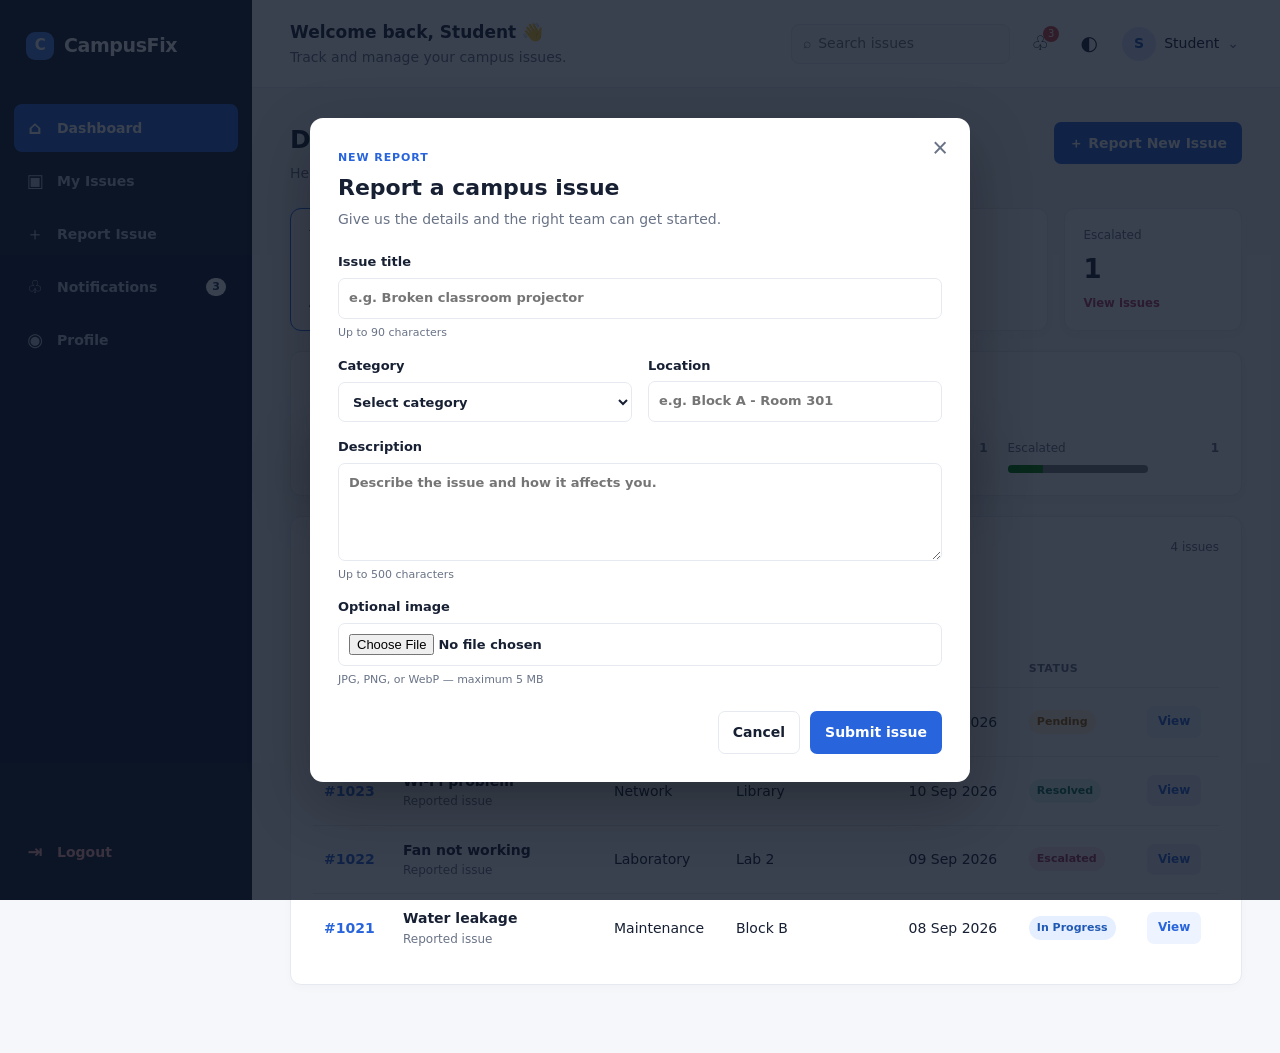
==== dashboard/index.html @ 075a1d68 "dashboard code for campusfix" ====
<!DOCTYPE html>
<html lang="en">
<head>
  <meta charset="UTF-8">
  <meta name="viewport" content="width=device-width, initial-scale=1.0">
  <meta name="description" content="CampusFix student issue dashboard">
  <title>CampusFix | Student Dashboard</title>
  <link rel="stylesheet" href="style.css">
</head>
<body>
  <div class="app-shell">
    <aside class="sidebar" id="sidebar" aria-label="Main navigation">
      <div class="brand"><span class="brand-mark">C</span><span>CampusFix</span><button class="mobile-close icon-button" id="closeSidebar" aria-label="Close navigation">×</button></div>
      <nav class="nav-list">
        <a class="nav-link active" href="#dashboard" aria-current="page"><span>⌂</span>Dashboard</a>
        <a class="nav-link" href="#issues"><span>▣</span>My Issues</a>
        <button class="nav-link" data-open-report><span>＋</span>Report Issue</button>
        <button class="nav-link" id="sidebarNotifications"><span>♧</span>Notifications <span class="nav-count" id="sidebarCount"></span></button>
        <button class="nav-link" id="profileNav"><span>◉</span>Profile</button>
      </nav>
      <button class="nav-link logout-link" id="logoutButton"><span>⇥</span>Logout</button>
    </aside>
    <div class="sidebar-backdrop" id="sidebarBackdrop"></div>
    <main class="main-content" id="dashboard">
      <header class="topbar">
        <button class="icon-button menu-button" id="menuButton" aria-label="Open navigation" aria-expanded="false">☰</button>
        <div class="greeting"><p>Welcome back, Student <span aria-hidden="true">👋</span></p><span>Track and manage your campus issues.</span></div>
        <div class="header-actions">
          <label class="header-search"><span aria-hidden="true">⌕</span><input id="globalSearch" type="search" placeholder="Search issues" aria-label="Search issues"></label>
          <div class="popover-wrap"><button class="icon-button badge-button" id="notificationButton" aria-label="Open notifications" aria-expanded="false">♧<span id="notificationCount">0</span></button>
            <section class="dropdown notifications-dropdown" id="notificationDropdown" aria-label="Notifications"><div class="dropdown-head"><strong>Notifications</strong><button class="text-button" id="markAllRead">Mark all read</button></div><div id="notificationList"></div></section>
          </div>
          <button class="icon-button" id="themeToggle" aria-label="Toggle dark mode">◐</button>
          <div class="popover-wrap profile-wrap"><button class="profile-button" id="profileButton" aria-label="Open profile menu" aria-expanded="false"><span class="avatar">S</span><span class="student-name">Student</span><span class="chevron">⌄</span></button>
            <div class="dropdown profile-dropdown" id="profileDropdown"><button id="myProfile">My Profile</button><button id="settingsButton">Settings</button><button class="danger" id="dropdownLogout">Logout</button></div>
          </div>
        </div>
      </header>
      <section class="content-area">
        <div class="section-heading"><div><h1>Dashboard overview</h1><p>Here is a snapshot of your reported issues.</p></div><button class="primary-button" data-open-report>＋ Report New Issue</button></div>
        <section class="stats-grid" id="statsGrid" aria-label="Issue statistics"></section>
        <section class="analytics-card" aria-labelledby="analyticsTitle"><div class="card-heading"><div><h2 id="analyticsTitle">Issue distribution</h2><p>Current status across all reported issues</p></div></div><div class="distribution" id="analytics"></div></section>
        <section class="issues-card" id="issues" aria-labelledby="issuesTitle">
          <div class="card-heading issues-heading"><div><h2 id="issuesTitle">Recent issues</h2><p>Search, filter, and follow up on your reports.</p></div><span class="results-count" id="resultsCount"></span></div>
          <div class="filters"><label class="search-field"><span aria-hidden="true">⌕</span><input id="issueSearch" type="search" placeholder="Search by issue, category, location…" aria-label="Search your issues"></label><label><span class="sr-only">Filter by status</span><select id="statusFilter"><option value="All">All statuses</option><option>Pending</option><option>In Progress</option><option>Resolved</option><option>Escalated</option></select></label><label><span class="sr-only">Filter by category</span><select id="categoryFilter"><option value="All">All categories</option><option>Classroom</option><option>Network</option><option>Laboratory</option><option>Maintenance</option><option>Hostel</option><option>Safety</option><option>Cleanliness</option><option>Other</option></select></label></div>
          <div class="table-wrap"><table><thead><tr><th>ID</th><th>Issue</th><th>Category</th><th>Location</th><th>Date</th><th>Status</th><th><span class="sr-only">Action</span></th></tr></thead><tbody id="issuesTableBody"></tbody></table></div>
          <div class="empty-state" id="emptyState" hidden><span>⌕</span><h3>No matching issues</h3><p>Try changing your search or filter selection.</p></div>
        </section>
      </section>
    </main>
  </div>
  <div class="modal-layer" id="issueModal" role="dialog" aria-modal="true" aria-labelledby="issueModalTitle" hidden><div class="modal issue-modal"><button class="modal-close" data-close-modal aria-label="Close issue details">×</button><div id="issueModalContent"></div></div></div>
  <div class="modal-layer" id="reportModal" role="dialog" aria-modal="true" aria-labelledby="reportModalTitle" hidden><div class="modal report-modal"><button class="modal-close" data-close-modal aria-label="Close report issue form">×</button><div class="modal-title"><span class="eyebrow">NEW REPORT</span><h2 id="reportModalTitle">Report a campus issue</h2><p>Give us the details and the right team can get started.</p></div><form id="reportForm" novalidate><div class="form-grid"><label class="full">Issue title<input name="title" maxlength="90" required placeholder="e.g. Broken classroom projector"><small>Up to 90 characters</small></label><label>Category<select name="category" required><option value="">Select category</option><option>Classroom</option><option>Network</option><option>Laboratory</option><option>Maintenance</option><option>Hostel</option><option>Safety</option><option>Cleanliness</option><option>Other</option></select></label><label>Location<input name="location" maxlength="80" required placeholder="e.g. Block A - Room 301"></label><label class="full">Description<textarea name="description" rows="4" maxlength="500" required placeholder="Describe the issue and how it affects you."></textarea><small>Up to 500 characters</small></label><label class="full">Optional image<input name="image" type="file" accept="image/jpeg,image/png,image/webp"><small>JPG, PNG, or WebP — maximum 5 MB</small></label></div><div class="form-actions"><button type="button" class="secondary-button" data-close-modal>Cancel</button><button type="submit" class="primary-button">Submit issue</button></div></form></div></div>
  <div class="toast-region" id="toastRegion" aria-live="polite" aria-atomic="true"></div>
  <script src="script.js"></script>
</body>
</html>
---- dashboard/style.css ----
:root{--bg:#f5f7fb;--surface:#fff;--surface-soft:#f8fafc;--text:#172033;--muted:#697386;--border:#e6eaf0;--accent:#2864dc;--accent-soft:#edf3ff;--shadow:0 12px 30px rgba(23,32,51,.07);--sidebar:#111b31;--sidebar-text:#bac5d7;--danger:#d34444} [data-theme="dark"]{--bg:#101828;--surface:#182235;--surface-soft:#202c41;--text:#eef4ff;--muted:#aeb9ca;--border:#2c3a52;--accent:#78a5ff;--accent-soft:#213b6d;--shadow:0 12px 30px rgba(0,0,0,.24);--sidebar:#0c1424;--sidebar-text:#b6c2d5}
*{box-sizing:border-box} body{margin:0;background:var(--bg);color:var(--text);font-family:Inter,ui-sans-serif,system-ui,-apple-system,"Segoe UI",sans-serif;font-size:14px;line-height:1.45}.app-shell{min-height:100vh}.sidebar{position:fixed;inset:0 auto 0 0;width:252px;background:var(--sidebar);padding:24px 14px;display:flex;flex-direction:column;z-index:20}.brand{height:44px;display:flex;align-items:center;gap:10px;padding:0 12px;color:#fff;font-size:19px;font-weight:750;letter-spacing:-.4px}.brand-mark{display:grid;place-items:center;background:#4d83ec;border-radius:9px;width:28px;height:28px;font-size:15px}.nav-list{display:grid;gap:5px;margin-top:36px}.nav-link{font:inherit;color:var(--sidebar-text);text-decoration:none;border:0;background:none;text-align:left;display:flex;align-items:center;gap:13px;border-radius:8px;padding:11px 12px;cursor:pointer;width:100%;font-weight:550}.nav-link span:first-child{font-size:18px;width:18px;text-align:center}.nav-link:hover,.nav-link:focus-visible{background:#223250;color:#fff}.nav-link.active{background:#2864dc;color:#fff}.nav-count{margin-left:auto;background:#fff;color:#1c3155;border-radius:10px;font-size:11px;padding:1px 6px}.logout-link{margin-top:auto;color:#ffb0b0}.mobile-close{display:none;margin-left:auto}.main-content{margin-left:252px}.topbar{height:88px;background:var(--surface);border-bottom:1px solid var(--border);display:flex;align-items:center;justify-content:space-between;padding:0 38px}.greeting p{margin:0 0 2px;font-size:17px;font-weight:700}.greeting>span,.section-heading p,.card-heading p,.modal-title p{color:var(--muted);margin:0}.header-actions{display:flex;align-items:center;gap:11px}.header-search,.search-field{height:40px;border:1px solid var(--border);background:var(--surface-soft);border-radius:8px;display:flex;align-items:center;gap:7px;padding:0 11px;color:var(--muted)}input,select,textarea{font:inherit;color:var(--text);background:var(--surface);border:1px solid var(--border);border-radius:7px;padding:10px;outline:none;width:100%}input:focus,select:focus,textarea:focus,button:focus-visible,a:focus-visible{outline:3px solid rgba(40,100,220,.35);outline-offset:2px}.header-search input,.search-field input{background:transparent;border:0;padding:0;min-width:180px}.icon-button{border:0;background:transparent;color:var(--text);cursor:pointer;font:inherit;font-size:20px;border-radius:8px;width:38px;height:38px;position:relative}.icon-button:hover{background:var(--surface-soft)}.badge-button>span{position:absolute;top:1px;right:0;background:#d34444;color:white;border-radius:9px;font-size:10px;min-width:16px;padding:1px 4px}.profile-button{display:flex;align-items:center;gap:8px;background:none;border:0;color:var(--text);font:inherit;cursor:pointer;padding:3px}.avatar{width:34px;height:34px;display:grid;place-items:center;border-radius:50%;background:#dce8ff;color:#2254b5;font-weight:750}.chevron{color:var(--muted)}.popover-wrap{position:relative}.dropdown{display:none;position:absolute;right:0;top:calc(100% + 10px);width:230px;background:var(--surface);border:1px solid var(--border);box-shadow:var(--shadow);border-radius:10px;z-index:30}.dropdown.open{display:block}.profile-dropdown{padding:6px}.profile-dropdown button{display:block;width:100%;text-align:left;padding:10px;border:0;border-radius:6px;background:none;color:var(--text);font:inherit;cursor:pointer}.profile-dropdown button:hover{background:var(--surface-soft)}.profile-dropdown .danger{color:var(--danger)}.notifications-dropdown{width:335px}.dropdown-head{display:flex;justify-content:space-between;padding:14px 15px;border-bottom:1px solid var(--border)}.text-button{border:0;background:none;color:var(--accent);font:inherit;font-size:12px;cursor:pointer}.notification{display:flex;gap:10px;padding:12px 15px;border-bottom:1px solid var(--border);cursor:pointer}.notification:hover{background:var(--surface-soft)}.notification.unread{border-left:3px solid var(--accent);padding-left:12px}.notification-dot{width:8px;height:8px;border-radius:50%;background:var(--accent);margin-top:6px;flex:none}.notification p{margin:0;font-size:13px}.notification time{color:var(--muted);font-size:12px}.content-area{padding:34px 38px 48px;max-width:1600px;margin:auto}.section-heading,.card-heading{display:flex;justify-content:space-between;align-items:flex-start;gap:15px}.section-heading{margin-bottom:24px}.section-heading h1{font-size:25px;letter-spacing:-.6px;margin:0 0 5px}.primary-button,.secondary-button,.view-button{font:inherit;border-radius:7px;padding:10px 14px;border:1px solid transparent;cursor:pointer;font-weight:650}.primary-button{background:var(--accent);color:#fff}.primary-button:hover{filter:brightness(1.08)}.secondary-button{background:var(--surface);color:var(--text);border-color:var(--border)}.stats-grid{display:grid;grid-template-columns:repeat(5,1fr);gap:16px;margin-bottom:20px}.stat-card{background:var(--surface);border:1px solid var(--border);border-radius:11px;padding:18px;box-shadow:0 3px 10px rgba(20,30,50,.025);cursor:pointer;text-align:left;color:var(--text);font:inherit;transition:transform .18s,box-shadow .18s}.stat-card:hover{transform:translateY(-2px);box-shadow:var(--shadow)}.stat-card.active{border-color:var(--accent);box-shadow:0 0 0 2px var(--accent-soft)}.stat-card span{color:var(--muted);display:block;font-size:12px}.stat-card strong{font-size:26px;letter-spacing:-1px;display:block;margin:7px 0 3px}.stat-card small{font-weight:600}.status-pending{color:#b56a00}.status-in-progress{color:#2765ca}.status-resolved{color:#16815d}.status-escalated{color:#b33b67}.analytics-card,.issues-card{background:var(--surface);border:1px solid var(--border);border-radius:11px;box-shadow:0 3px 10px rgba(20,30,50,.025);padding:22px;margin-bottom:20px}.card-heading h2{font-size:16px;margin:0 0 3px}.distribution{display:grid;grid-template-columns:repeat(4,1fr);gap:20px;margin-top:20px}.distribution-item{display:grid;gap:7px}.distribution-label{display:flex;justify-content:space-between;color:var(--muted);font-size:12px}.bar{height:8px;border-radius:99px;background:var(--surface-soft);overflow:hidden}.bar span{display:block;height:100%;border-radius:inherit;background:var(--accent)}.bar .pending{background:#e5a33d}.bar .in-progress{background:#4b87e8}.bar .resolved{background:#35a47b}.bar .escalated{background:#cf5d87}.issues-heading{margin-bottom:18px}.results-count{color:var(--muted);font-size:12px}.filters{display:flex;gap:10px;margin-bottom:18px}.filters>label:not(.search-field){width:165px}.table-wrap{overflow-x:auto}table{width:100%;border-collapse:collapse;min-width:730px}th{font-size:11px;text-transform:uppercase;letter-spacing:.45px;color:var(--muted);text-align:left;padding:0 11px 10px}td{padding:14px 11px;border-top:1px solid var(--border);vertical-align:middle}td:first-child{font-weight:700;color:var(--accent)}.issue-title{font-weight:650}.issue-subtitle{display:block;color:var(--muted);font-size:12px;margin-top:2px}.status-badge{display:inline-block;padding:4px 8px;border-radius:20px;font-size:11px;font-weight:700;background:var(--surface-soft);white-space:nowrap}.status-badge.pending{color:#9a5900;background:#fff3dc}.status-badge.in-progress{color:#2059b4;background:#e6efff}.status-badge.resolved{color:#087154;background:#dff6ee}.status-badge.escalated{color:#9f3159;background:#fce6ee}.view-button{background:var(--accent-soft);color:var(--accent);padding:6px 10px;font-size:12px}.view-button:hover{filter:brightness(.95)}.empty-state{text-align:center;padding:55px 15px;color:var(--muted)}.empty-state>span{font-size:30px}.empty-state h3{color:var(--text);margin:10px 0 3px}.empty-state p{margin:0}.modal-layer{position:fixed;inset:0;z-index:50;background:rgba(11,20,36,.56);display:grid;place-items:center;padding:20px}.modal{position:relative;background:var(--surface);border-radius:13px;width:min(660px,100%);max-height:min(760px,calc(100vh - 40px));overflow-y:auto;box-shadow:0 22px 60px rgba(0,0,0,.28);padding:28px}.modal-close{position:absolute;right:16px;top:14px;background:none;border:0;color:var(--muted);font-size:27px;cursor:pointer}.eyebrow{color:var(--accent);font-size:11px;font-weight:750;letter-spacing:.9px}.modal-title h2{margin:5px 0;font-size:22px}.detail-heading{padding-right:34px}.detail-heading h2{margin:4px 0 7px;font-size:23px}.detail-grid{display:grid;grid-template-columns:1fr 1fr;gap:16px;margin:25px 0}.detail-grid div{border-bottom:1px solid var(--border);padding-bottom:9px}.detail-grid span{display:block;color:var(--muted);font-size:11px;text-transform:uppercase;letter-spacing:.45px;margin-bottom:3px}.detail-description{background:var(--surface-soft);border-radius:8px;padding:14px;margin:0 0 24px}.detail-description h3,.timeline-title{font-size:13px;margin:0 0 5px}.detail-description p{margin:0;color:var(--muted)}.timeline{margin-top:12px}.timeline-step{position:relative;padding:0 0 18px 27px;color:var(--muted)}.timeline-step:not(:last-child):before{content:"";position:absolute;left:7px;top:14px;width:2px;height:calc(100% - 4px);background:var(--border)}.timeline-step:after{content:"";position:absolute;left:2px;top:3px;width:10px;height:10px;border:2px solid var(--border);border-radius:50%;background:var(--surface)}.timeline-step.current{color:var(--text);font-weight:700}.timeline-step.current:after,.timeline-step.complete:after{border-color:var(--accent);background:var(--accent)}.timeline-step small{display:block;font-weight:400;color:var(--muted)}.form-grid{display:grid;grid-template-columns:1fr 1fr;gap:16px;margin-top:24px}.form-grid label{display:grid;gap:6px;font-weight:650;font-size:13px}.form-grid .full{grid-column:1/-1}.form-grid small{font-weight:400;color:var(--muted);font-size:11px}.form-actions{display:flex;justify-content:flex-end;gap:10px;margin-top:23px}.toast-region{position:fixed;right:22px;bottom:22px;z-index:70;display:grid;gap:8px}.toast{background:#17233a;color:#fff;border-radius:8px;padding:12px 15px;box-shadow:var(--shadow);min-width:230px;animation:slidein .2s ease-out}.toast.error{background:#9d3345}@keyframes slidein{from{opacity:0;transform:translateY(8px)}to{opacity:1;transform:translateY(0)}}.menu-button{display:none}.sidebar-backdrop{display:none}.sr-only{position:absolute;width:1px;height:1px;padding:0;margin:-1px;overflow:hidden;clip:rect(0,0,0,0);white-space:nowrap;border:0}
@media(max-width:1100px){.stats-grid{grid-template-columns:repeat(3,1fr)}.header-search{display:none}}@media(max-width:760px){.sidebar{transform:translateX(-100%);transition:transform .22s}.sidebar.open{transform:translateX(0)}.sidebar-backdrop.open{display:block;position:fixed;inset:0;background:rgba(0,0,0,.4);z-index:15}.main-content{margin-left:0}.topbar{height:72px;padding:0 16px}.menu-button,.mobile-close{display:block}.greeting p{font-size:15px}.greeting>span,.student-name,.chevron,.profile-wrap{display:none}.content-area{padding:24px 16px}.section-heading{align-items:stretch;flex-direction:column}.section-heading h1{font-size:22px}.stats-grid{grid-template-columns:repeat(2,1fr);gap:10px}.stat-card{padding:14px}.distribution{grid-template-columns:1fr 1fr;gap:14px}.analytics-card,.issues-card{padding:16px}.filters{flex-direction:column}.filters>label:not(.search-field){width:100%}.modal{padding:23px 18px}.detail-grid,.form-grid{grid-template-columns:1fr}.detail-grid{gap:12px}.form-grid .full{grid-column:auto}}@media(max-width:400px){.stats-grid{grid-template-columns:1fr}.distribution{grid-template-columns:1fr}.header-actions{gap:3px}.content-area{padding:18px 12px}.topbar{padding:0 12px}}
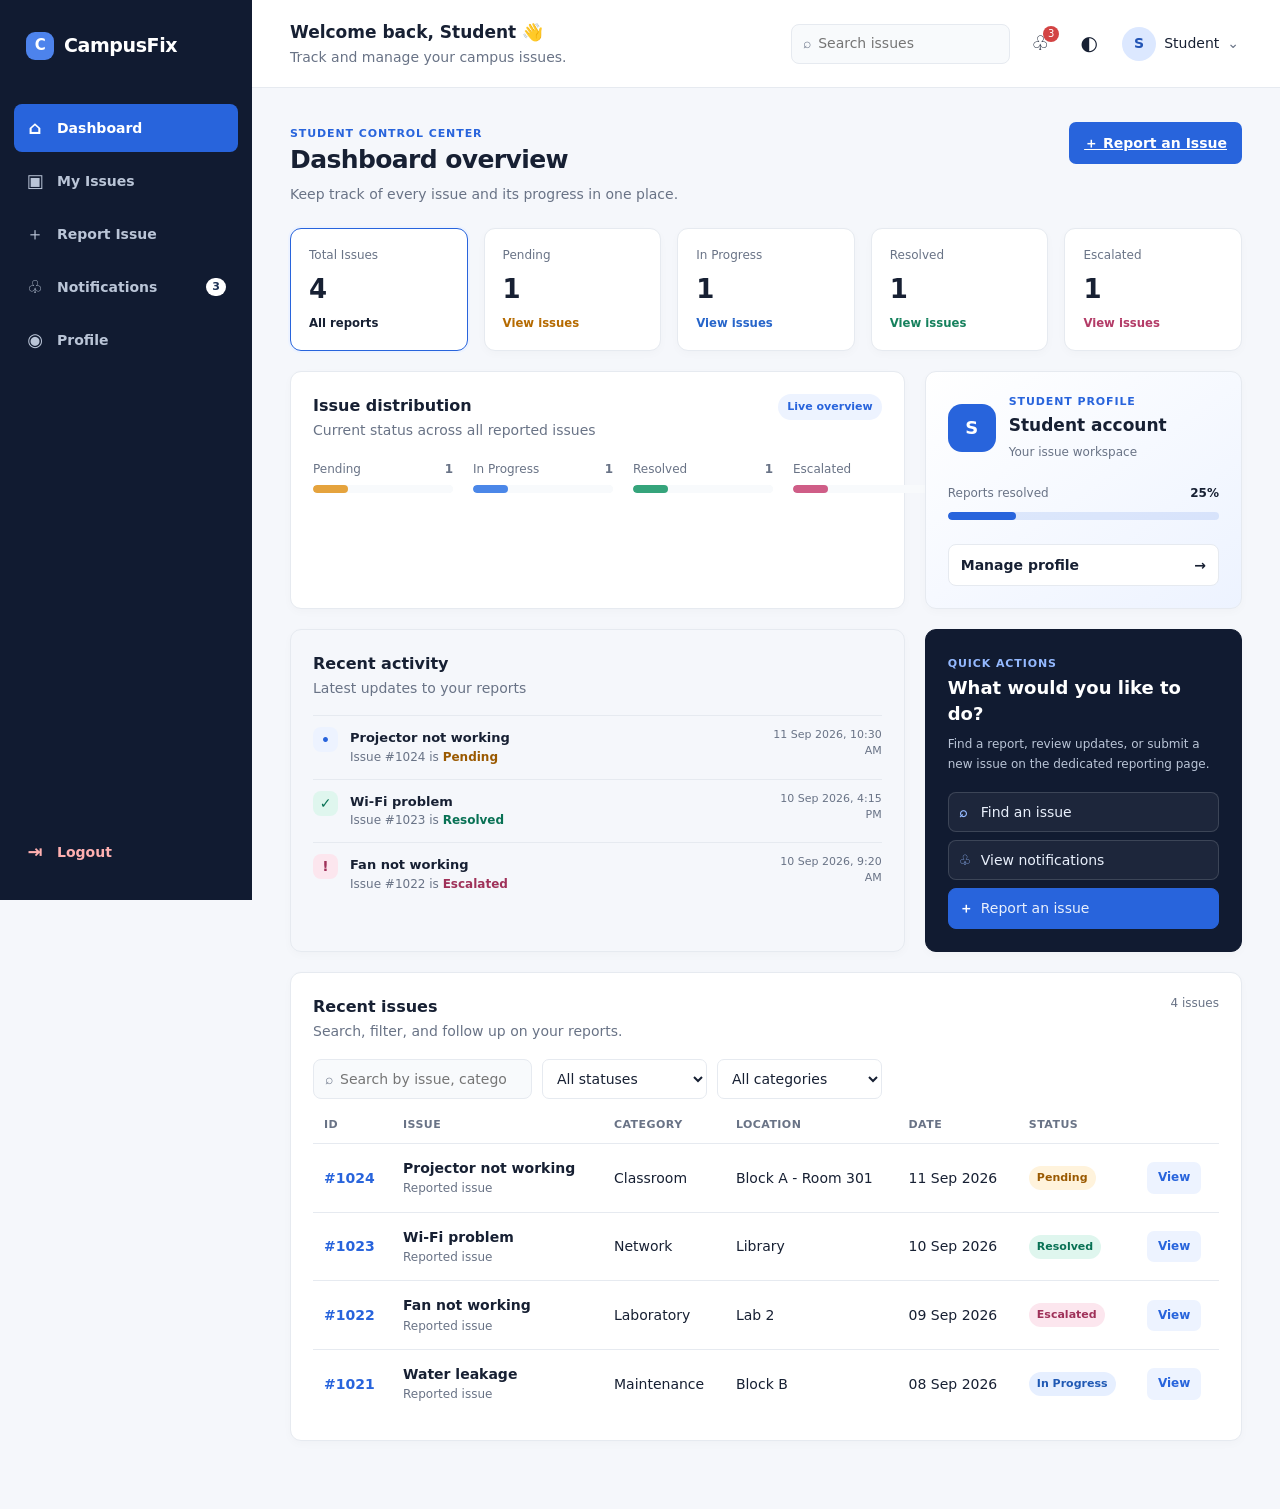
==== commit 2331ea7f: "Updated dashboard UI" ====
--- a/dashboard/index.html
+++ b/dashboard/index.html
@@ -14,7 +14,7 @@
       <nav class="nav-list">
         <a class="nav-link active" href="#dashboard" aria-current="page"><span>⌂</span>Dashboard</a>
         <a class="nav-link" href="#issues"><span>▣</span>My Issues</a>
-        <button class="nav-link" data-open-report><span>＋</span>Report Issue</button>
+        <a class="nav-link" href="../pages/report.html"><span>＋</span>Report Issue</a>
         <button class="nav-link" id="sidebarNotifications"><span>♧</span>Notifications <span class="nav-count" id="sidebarCount"></span></button>
         <button class="nav-link" id="profileNav"><span>◉</span>Profile</button>
       </nav>
@@ -37,9 +37,16 @@
         </div>
       </header>
       <section class="content-area">
-        <div class="section-heading"><div><h1>Dashboard overview</h1><p>Here is a snapshot of your reported issues.</p></div><button class="primary-button" data-open-report>＋ Report New Issue</button></div>
+        <div class="section-heading"><div><span class="eyebrow">STUDENT CONTROL CENTER</span><h1>Dashboard overview</h1><p>Keep track of every issue and its progress in one place.</p></div><a class="primary-button" href="../pages/report.html">＋ Report an Issue</a></div>
         <section class="stats-grid" id="statsGrid" aria-label="Issue statistics"></section>
-        <section class="analytics-card" aria-labelledby="analyticsTitle"><div class="card-heading"><div><h2 id="analyticsTitle">Issue distribution</h2><p>Current status across all reported issues</p></div></div><div class="distribution" id="analytics"></div></section>
+        <div class="overview-grid">
+          <section class="analytics-card" aria-labelledby="analyticsTitle"><div class="card-heading"><div><h2 id="analyticsTitle">Issue distribution</h2><p>Current status across all reported issues</p></div><span class="chart-key">Live overview</span></div><div class="distribution" id="analytics"></div></section>
+          <aside class="profile-card" aria-labelledby="profileSummaryTitle"><div class="profile-card-top"><span class="profile-avatar-large">S</span><div><p class="eyebrow">STUDENT PROFILE</p><h2 id="profileSummaryTitle">Student account</h2><span>Your issue workspace</span></div></div><div class="profile-progress"><div><span>Reports resolved</span><strong id="resolutionRate">—</strong></div><div class="progress-track"><span id="resolutionBar"></span></div></div><button class="outline-button" id="profileSummaryButton">Manage profile <span aria-hidden="true">→</span></button></aside>
+        </div>
+        <section class="utility-grid" aria-label="Student dashboard tools">
+          <article class="activity-card"><div class="card-heading"><div><h2>Recent activity</h2><p>Latest updates to your reports</p></div></div><div class="activity-list" id="activityList"></div></article>
+          <article class="quick-card"><span class="eyebrow">QUICK ACTIONS</span><h2>What would you like to do?</h2><p>Find a report, review updates, or submit a new issue on the dedicated reporting page.</p><div class="quick-actions"><a href="#issues" class="quick-action"><span>⌕</span>Find an issue</a><button class="quick-action" id="quickNotifications"><span>♧</span>View notifications</button><a href="../pages/report.html" class="quick-action accent"><span>＋</span>Report an issue</a></div></article>
+        </section>
         <section class="issues-card" id="issues" aria-labelledby="issuesTitle">
           <div class="card-heading issues-heading"><div><h2 id="issuesTitle">Recent issues</h2><p>Search, filter, and follow up on your reports.</p></div><span class="results-count" id="resultsCount"></span></div>
           <div class="filters"><label class="search-field"><span aria-hidden="true">⌕</span><input id="issueSearch" type="search" placeholder="Search by issue, category, location…" aria-label="Search your issues"></label><label><span class="sr-only">Filter by status</span><select id="statusFilter"><option value="All">All statuses</option><option>Pending</option><option>In Progress</option><option>Resolved</option><option>Escalated</option></select></label><label><span class="sr-only">Filter by category</span><select id="categoryFilter"><option value="All">All categories</option><option>Classroom</option><option>Network</option><option>Laboratory</option><option>Maintenance</option><option>Hostel</option><option>Safety</option><option>Cleanliness</option><option>Other</option></select></label></div>
@@ -50,7 +57,6 @@
     </main>
   </div>
   <div class="modal-layer" id="issueModal" role="dialog" aria-modal="true" aria-labelledby="issueModalTitle" hidden><div class="modal issue-modal"><button class="modal-close" data-close-modal aria-label="Close issue details">×</button><div id="issueModalContent"></div></div></div>
-  <div class="modal-layer" id="reportModal" role="dialog" aria-modal="true" aria-labelledby="reportModalTitle" hidden><div class="modal report-modal"><button class="modal-close" data-close-modal aria-label="Close report issue form">×</button><div class="modal-title"><span class="eyebrow">NEW REPORT</span><h2 id="reportModalTitle">Report a campus issue</h2><p>Give us the details and the right team can get started.</p></div><form id="reportForm" novalidate><div class="form-grid"><label class="full">Issue title<input name="title" maxlength="90" required placeholder="e.g. Broken classroom projector"><small>Up to 90 characters</small></label><label>Category<select name="category" required><option value="">Select category</option><option>Classroom</option><option>Network</option><option>Laboratory</option><option>Maintenance</option><option>Hostel</option><option>Safety</option><option>Cleanliness</option><option>Other</option></select></label><label>Location<input name="location" maxlength="80" required placeholder="e.g. Block A - Room 301"></label><label class="full">Description<textarea name="description" rows="4" maxlength="500" required placeholder="Describe the issue and how it affects you."></textarea><small>Up to 500 characters</small></label><label class="full">Optional image<input name="image" type="file" accept="image/jpeg,image/png,image/webp"><small>JPG, PNG, or WebP — maximum 5 MB</small></label></div><div class="form-actions"><button type="button" class="secondary-button" data-close-modal>Cancel</button><button type="submit" class="primary-button">Submit issue</button></div></form></div></div>
   <div class="toast-region" id="toastRegion" aria-live="polite" aria-atomic="true"></div>
   <script src="script.js"></script>
 </body>
--- a/dashboard/style.css
+++ b/dashboard/style.css
@@ -1,3 +1,5 @@
 :root{--bg:#f5f7fb;--surface:#fff;--surface-soft:#f8fafc;--text:#172033;--muted:#697386;--border:#e6eaf0;--accent:#2864dc;--accent-soft:#edf3ff;--shadow:0 12px 30px rgba(23,32,51,.07);--sidebar:#111b31;--sidebar-text:#bac5d7;--danger:#d34444} [data-theme="dark"]{--bg:#101828;--surface:#182235;--surface-soft:#202c41;--text:#eef4ff;--muted:#aeb9ca;--border:#2c3a52;--accent:#78a5ff;--accent-soft:#213b6d;--shadow:0 12px 30px rgba(0,0,0,.24);--sidebar:#0c1424;--sidebar-text:#b6c2d5}
 *{box-sizing:border-box} body{margin:0;background:var(--bg);color:var(--text);font-family:Inter,ui-sans-serif,system-ui,-apple-system,"Segoe UI",sans-serif;font-size:14px;line-height:1.45}.app-shell{min-height:100vh}.sidebar{position:fixed;inset:0 auto 0 0;width:252px;background:var(--sidebar);padding:24px 14px;display:flex;flex-direction:column;z-index:20}.brand{height:44px;display:flex;align-items:center;gap:10px;padding:0 12px;color:#fff;font-size:19px;font-weight:750;letter-spacing:-.4px}.brand-mark{display:grid;place-items:center;background:#4d83ec;border-radius:9px;width:28px;height:28px;font-size:15px}.nav-list{display:grid;gap:5px;margin-top:36px}.nav-link{font:inherit;color:var(--sidebar-text);text-decoration:none;border:0;background:none;text-align:left;display:flex;align-items:center;gap:13px;border-radius:8px;padding:11px 12px;cursor:pointer;width:100%;font-weight:550}.nav-link span:first-child{font-size:18px;width:18px;text-align:center}.nav-link:hover,.nav-link:focus-visible{background:#223250;color:#fff}.nav-link.active{background:#2864dc;color:#fff}.nav-count{margin-left:auto;background:#fff;color:#1c3155;border-radius:10px;font-size:11px;padding:1px 6px}.logout-link{margin-top:auto;color:#ffb0b0}.mobile-close{display:none;margin-left:auto}.main-content{margin-left:252px}.topbar{height:88px;background:var(--surface);border-bottom:1px solid var(--border);display:flex;align-items:center;justify-content:space-between;padding:0 38px}.greeting p{margin:0 0 2px;font-size:17px;font-weight:700}.greeting>span,.section-heading p,.card-heading p,.modal-title p{color:var(--muted);margin:0}.header-actions{display:flex;align-items:center;gap:11px}.header-search,.search-field{height:40px;border:1px solid var(--border);background:var(--surface-soft);border-radius:8px;display:flex;align-items:center;gap:7px;padding:0 11px;color:var(--muted)}input,select,textarea{font:inherit;color:var(--text);background:var(--surface);border:1px solid var(--border);border-radius:7px;padding:10px;outline:none;width:100%}input:focus,select:focus,textarea:focus,button:focus-visible,a:focus-visible{outline:3px solid rgba(40,100,220,.35);outline-offset:2px}.header-search input,.search-field input{background:transparent;border:0;padding:0;min-width:180px}.icon-button{border:0;background:transparent;color:var(--text);cursor:pointer;font:inherit;font-size:20px;border-radius:8px;width:38px;height:38px;position:relative}.icon-button:hover{background:var(--surface-soft)}.badge-button>span{position:absolute;top:1px;right:0;background:#d34444;color:white;border-radius:9px;font-size:10px;min-width:16px;padding:1px 4px}.profile-button{display:flex;align-items:center;gap:8px;background:none;border:0;color:var(--text);font:inherit;cursor:pointer;padding:3px}.avatar{width:34px;height:34px;display:grid;place-items:center;border-radius:50%;background:#dce8ff;color:#2254b5;font-weight:750}.chevron{color:var(--muted)}.popover-wrap{position:relative}.dropdown{display:none;position:absolute;right:0;top:calc(100% + 10px);width:230px;background:var(--surface);border:1px solid var(--border);box-shadow:var(--shadow);border-radius:10px;z-index:30}.dropdown.open{display:block}.profile-dropdown{padding:6px}.profile-dropdown button{display:block;width:100%;text-align:left;padding:10px;border:0;border-radius:6px;background:none;color:var(--text);font:inherit;cursor:pointer}.profile-dropdown button:hover{background:var(--surface-soft)}.profile-dropdown .danger{color:var(--danger)}.notifications-dropdown{width:335px}.dropdown-head{display:flex;justify-content:space-between;padding:14px 15px;border-bottom:1px solid var(--border)}.text-button{border:0;background:none;color:var(--accent);font:inherit;font-size:12px;cursor:pointer}.notification{display:flex;gap:10px;padding:12px 15px;border-bottom:1px solid var(--border);cursor:pointer}.notification:hover{background:var(--surface-soft)}.notification.unread{border-left:3px solid var(--accent);padding-left:12px}.notification-dot{width:8px;height:8px;border-radius:50%;background:var(--accent);margin-top:6px;flex:none}.notification p{margin:0;font-size:13px}.notification time{color:var(--muted);font-size:12px}.content-area{padding:34px 38px 48px;max-width:1600px;margin:auto}.section-heading,.card-heading{display:flex;justify-content:space-between;align-items:flex-start;gap:15px}.section-heading{margin-bottom:24px}.section-heading h1{font-size:25px;letter-spacing:-.6px;margin:0 0 5px}.primary-button,.secondary-button,.view-button{font:inherit;border-radius:7px;padding:10px 14px;border:1px solid transparent;cursor:pointer;font-weight:650}.primary-button{background:var(--accent);color:#fff}.primary-button:hover{filter:brightness(1.08)}.secondary-button{background:var(--surface);color:var(--text);border-color:var(--border)}.stats-grid{display:grid;grid-template-columns:repeat(5,1fr);gap:16px;margin-bottom:20px}.stat-card{background:var(--surface);border:1px solid var(--border);border-radius:11px;padding:18px;box-shadow:0 3px 10px rgba(20,30,50,.025);cursor:pointer;text-align:left;color:var(--text);font:inherit;transition:transform .18s,box-shadow .18s}.stat-card:hover{transform:translateY(-2px);box-shadow:var(--shadow)}.stat-card.active{border-color:var(--accent);box-shadow:0 0 0 2px var(--accent-soft)}.stat-card span{color:var(--muted);display:block;font-size:12px}.stat-card strong{font-size:26px;letter-spacing:-1px;display:block;margin:7px 0 3px}.stat-card small{font-weight:600}.status-pending{color:#b56a00}.status-in-progress{color:#2765ca}.status-resolved{color:#16815d}.status-escalated{color:#b33b67}.analytics-card,.issues-card{background:var(--surface);border:1px solid var(--border);border-radius:11px;box-shadow:0 3px 10px rgba(20,30,50,.025);padding:22px;margin-bottom:20px}.card-heading h2{font-size:16px;margin:0 0 3px}.distribution{display:grid;grid-template-columns:repeat(4,1fr);gap:20px;margin-top:20px}.distribution-item{display:grid;gap:7px}.distribution-label{display:flex;justify-content:space-between;color:var(--muted);font-size:12px}.bar{height:8px;border-radius:99px;background:var(--surface-soft);overflow:hidden}.bar span{display:block;height:100%;border-radius:inherit;background:var(--accent)}.bar .pending{background:#e5a33d}.bar .in-progress{background:#4b87e8}.bar .resolved{background:#35a47b}.bar .escalated{background:#cf5d87}.issues-heading{margin-bottom:18px}.results-count{color:var(--muted);font-size:12px}.filters{display:flex;gap:10px;margin-bottom:18px}.filters>label:not(.search-field){width:165px}.table-wrap{overflow-x:auto}table{width:100%;border-collapse:collapse;min-width:730px}th{font-size:11px;text-transform:uppercase;letter-spacing:.45px;color:var(--muted);text-align:left;padding:0 11px 10px}td{padding:14px 11px;border-top:1px solid var(--border);vertical-align:middle}td:first-child{font-weight:700;color:var(--accent)}.issue-title{font-weight:650}.issue-subtitle{display:block;color:var(--muted);font-size:12px;margin-top:2px}.status-badge{display:inline-block;padding:4px 8px;border-radius:20px;font-size:11px;font-weight:700;background:var(--surface-soft);white-space:nowrap}.status-badge.pending{color:#9a5900;background:#fff3dc}.status-badge.in-progress{color:#2059b4;background:#e6efff}.status-badge.resolved{color:#087154;background:#dff6ee}.status-badge.escalated{color:#9f3159;background:#fce6ee}.view-button{background:var(--accent-soft);color:var(--accent);padding:6px 10px;font-size:12px}.view-button:hover{filter:brightness(.95)}.empty-state{text-align:center;padding:55px 15px;color:var(--muted)}.empty-state>span{font-size:30px}.empty-state h3{color:var(--text);margin:10px 0 3px}.empty-state p{margin:0}.modal-layer{position:fixed;inset:0;z-index:50;background:rgba(11,20,36,.56);display:grid;place-items:center;padding:20px}.modal{position:relative;background:var(--surface);border-radius:13px;width:min(660px,100%);max-height:min(760px,calc(100vh - 40px));overflow-y:auto;box-shadow:0 22px 60px rgba(0,0,0,.28);padding:28px}.modal-close{position:absolute;right:16px;top:14px;background:none;border:0;color:var(--muted);font-size:27px;cursor:pointer}.eyebrow{color:var(--accent);font-size:11px;font-weight:750;letter-spacing:.9px}.modal-title h2{margin:5px 0;font-size:22px}.detail-heading{padding-right:34px}.detail-heading h2{margin:4px 0 7px;font-size:23px}.detail-grid{display:grid;grid-template-columns:1fr 1fr;gap:16px;margin:25px 0}.detail-grid div{border-bottom:1px solid var(--border);padding-bottom:9px}.detail-grid span{display:block;color:var(--muted);font-size:11px;text-transform:uppercase;letter-spacing:.45px;margin-bottom:3px}.detail-description{background:var(--surface-soft);border-radius:8px;padding:14px;margin:0 0 24px}.detail-description h3,.timeline-title{font-size:13px;margin:0 0 5px}.detail-description p{margin:0;color:var(--muted)}.timeline{margin-top:12px}.timeline-step{position:relative;padding:0 0 18px 27px;color:var(--muted)}.timeline-step:not(:last-child):before{content:"";position:absolute;left:7px;top:14px;width:2px;height:calc(100% - 4px);background:var(--border)}.timeline-step:after{content:"";position:absolute;left:2px;top:3px;width:10px;height:10px;border:2px solid var(--border);border-radius:50%;background:var(--surface)}.timeline-step.current{color:var(--text);font-weight:700}.timeline-step.current:after,.timeline-step.complete:after{border-color:var(--accent);background:var(--accent)}.timeline-step small{display:block;font-weight:400;color:var(--muted)}.form-grid{display:grid;grid-template-columns:1fr 1fr;gap:16px;margin-top:24px}.form-grid label{display:grid;gap:6px;font-weight:650;font-size:13px}.form-grid .full{grid-column:1/-1}.form-grid small{font-weight:400;color:var(--muted);font-size:11px}.form-actions{display:flex;justify-content:flex-end;gap:10px;margin-top:23px}.toast-region{position:fixed;right:22px;bottom:22px;z-index:70;display:grid;gap:8px}.toast{background:#17233a;color:#fff;border-radius:8px;padding:12px 15px;box-shadow:var(--shadow);min-width:230px;animation:slidein .2s ease-out}.toast.error{background:#9d3345}@keyframes slidein{from{opacity:0;transform:translateY(8px)}to{opacity:1;transform:translateY(0)}}.menu-button{display:none}.sidebar-backdrop{display:none}.sr-only{position:absolute;width:1px;height:1px;padding:0;margin:-1px;overflow:hidden;clip:rect(0,0,0,0);white-space:nowrap;border:0}
 @media(max-width:1100px){.stats-grid{grid-template-columns:repeat(3,1fr)}.header-search{display:none}}@media(max-width:760px){.sidebar{transform:translateX(-100%);transition:transform .22s}.sidebar.open{transform:translateX(0)}.sidebar-backdrop.open{display:block;position:fixed;inset:0;background:rgba(0,0,0,.4);z-index:15}.main-content{margin-left:0}.topbar{height:72px;padding:0 16px}.menu-button,.mobile-close{display:block}.greeting p{font-size:15px}.greeting>span,.student-name,.chevron,.profile-wrap{display:none}.content-area{padding:24px 16px}.section-heading{align-items:stretch;flex-direction:column}.section-heading h1{font-size:22px}.stats-grid{grid-template-columns:repeat(2,1fr);gap:10px}.stat-card{padding:14px}.distribution{grid-template-columns:1fr 1fr;gap:14px}.analytics-card,.issues-card{padding:16px}.filters{flex-direction:column}.filters>label:not(.search-field){width:100%}.modal{padding:23px 18px}.detail-grid,.form-grid{grid-template-columns:1fr}.detail-grid{gap:12px}.form-grid .full{grid-column:auto}}@media(max-width:400px){.stats-grid{grid-template-columns:1fr}.distribution{grid-template-columns:1fr}.header-actions{gap:3px}.content-area{padding:18px 12px}.topbar{padding:0 12px}}
+.overview-grid,.utility-grid{display:grid;grid-template-columns:minmax(0,1.55fr) minmax(300px,.8fr);gap:20px;margin-bottom:20px}.overview-grid .analytics-card{margin-bottom:0}.profile-card,.activity-card,.quick-card{border:1px solid var(--border);border-radius:11px;padding:22px;box-shadow:0 3px 10px rgba(20,30,50,.025)}.profile-card{background:linear-gradient(145deg,var(--surface),var(--accent-soft));display:flex;flex-direction:column;gap:24px}.profile-card-top{display:flex;align-items:center;gap:13px}.profile-avatar-large{width:48px;height:48px;display:grid;place-items:center;border-radius:14px;background:var(--accent);color:#fff;font-size:18px;font-weight:800}.profile-card h2,.quick-card h2{font-size:17px;margin:3px 0}.profile-card-top>div>span,.quick-card>p{color:var(--muted);font-size:12px}.profile-card .eyebrow,.quick-card .eyebrow{margin:0}.profile-progress{display:grid;gap:9px}.profile-progress>div:first-child{display:flex;justify-content:space-between;font-size:12px;color:var(--muted)}.profile-progress strong{color:var(--text)}.progress-track{height:8px;background:rgba(40,100,220,.13);border-radius:99px;overflow:hidden}.progress-track span{display:block;width:0;height:100%;background:var(--accent);border-radius:inherit;transition:width .45s ease}.outline-button{margin-top:auto;border:1px solid var(--border);background:var(--surface);border-radius:8px;padding:10px 12px;color:var(--text);font:inherit;font-weight:650;cursor:pointer;text-align:left;display:flex;justify-content:space-between}.outline-button:hover{border-color:var(--accent);color:var(--accent)}.chart-key{color:var(--accent);background:var(--accent-soft);border-radius:999px;padding:5px 9px;font-size:11px;font-weight:700}.activity-list{margin-top:17px}.activity-item{display:grid;grid-template-columns:28px minmax(0,1fr) auto;gap:9px;align-items:start;padding:11px 0;border-top:1px solid var(--border)}.activity-icon{width:25px;height:25px;border-radius:8px;display:grid;place-items:center;font-weight:800;background:var(--accent-soft);color:var(--accent)}.activity-icon.resolved{color:#087154;background:#dff6ee}.activity-icon.escalated{color:#9f3159;background:#fce6ee}.activity-item strong{font-size:13px}.activity-item p{font-size:12px;margin:1px 0;color:var(--muted)}.activity-item time{font-size:11px;color:var(--muted);text-align:right;max-width:112px}.activity-status{font-weight:700}.activity-status.pending{color:#9a5900}.activity-status.in-progress{color:#2059b4}.activity-status.resolved{color:#087154}.activity-status.escalated{color:#9f3159}.quick-card{background:var(--sidebar);border-color:var(--sidebar);color:#fff}.quick-card h2{font-size:18px}.quick-card>p{color:#bac5d7;line-height:1.6;margin:8px 0 18px}.quick-card .eyebrow{color:#94b9ff}.quick-actions{display:grid;gap:8px}.quick-action{border:1px solid rgba(255,255,255,.14);border-radius:8px;background:rgba(255,255,255,.05);color:#e9f0fc;text-decoration:none;font:inherit;text-align:left;padding:9px 10px;cursor:pointer}.quick-action:hover{background:rgba(255,255,255,.12)}.quick-action span{display:inline-block;width:22px;color:#94b9ff;font-weight:800}.quick-action.accent{background:#2864dc;border-color:#2864dc}.quick-action.accent span{color:#fff}.bar::-webkit-progress-bar{background:var(--surface-soft);border-radius:99px}.bar::-webkit-progress-value{background:var(--accent);border-radius:99px}.bar.pending::-webkit-progress-value{background:#e5a33d}.bar.in-progress::-webkit-progress-value{background:#4b87e8}.bar.resolved::-webkit-progress-value{background:#35a47b}.bar.escalated::-webkit-progress-value{background:#cf5d87}@media(max-width:900px){.overview-grid,.utility-grid{grid-template-columns:1fr}.profile-card{min-height:220px}}@media(max-width:760px){.overview-grid,.utility-grid{gap:14px;margin-bottom:14px}.profile-card,.activity-card,.quick-card{padding:16px}.activity-item{grid-template-columns:28px minmax(0,1fr)}.activity-item time{grid-column:2;text-align:left}.chart-key{display:none}}
+.modal-layer[hidden]{display:none !important}
